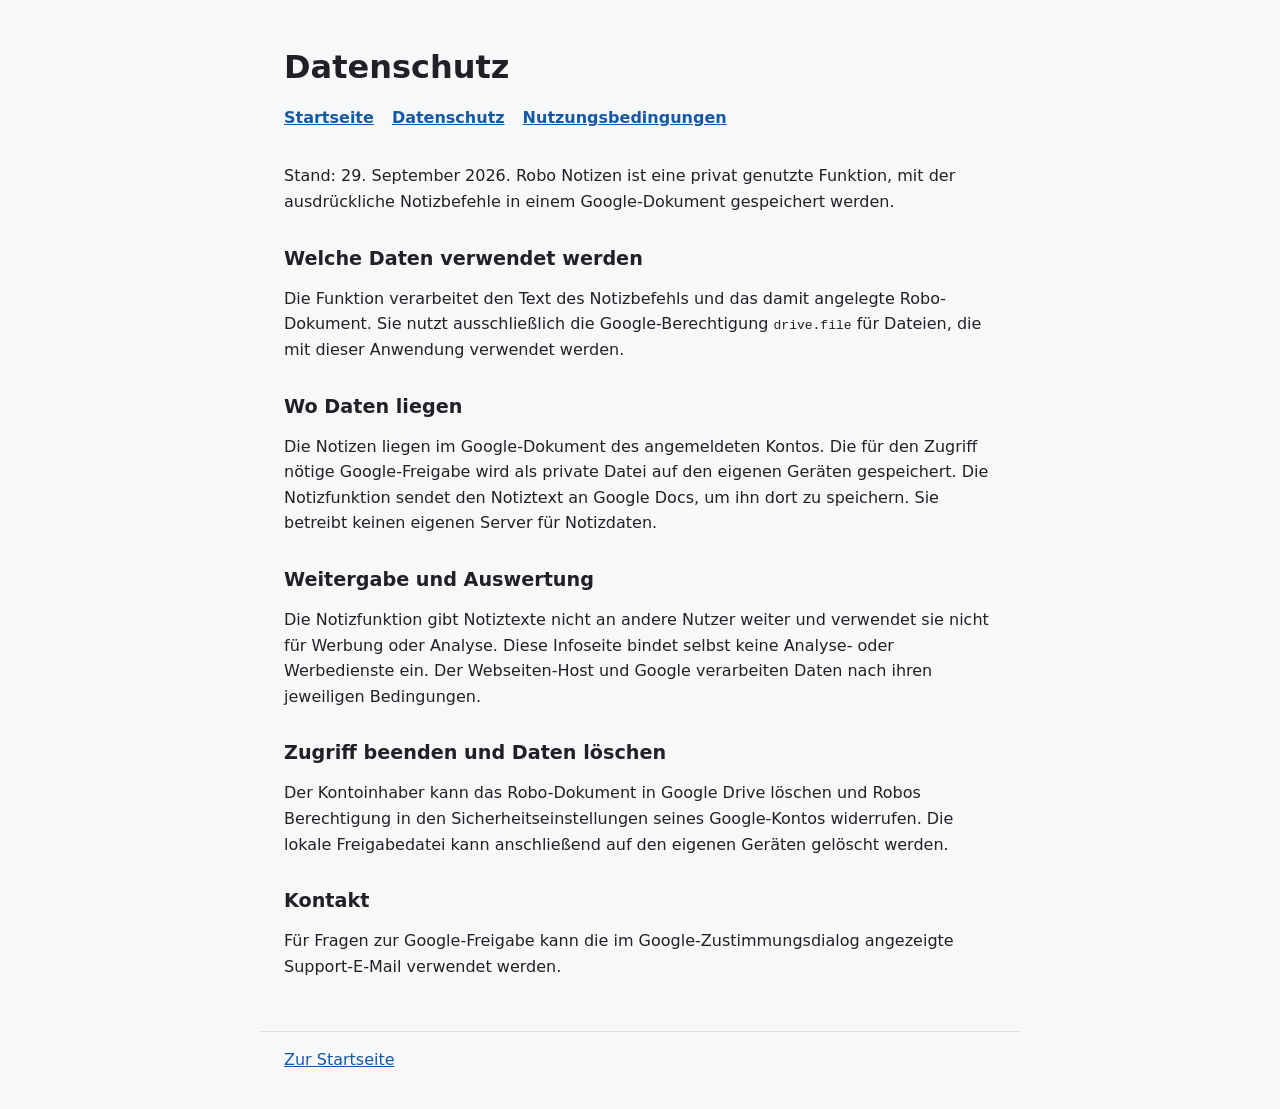
==== privacy.html @ a289057b "Add Robo Notizen information pages" ====
<!doctype html>
<html lang="de">
<head>
  <meta charset="utf-8">
  <meta name="viewport" content="width=device-width, initial-scale=1">
  <title>Datenschutz – Robo Notizen</title>
  <link rel="stylesheet" href="style.css">
</head>
<body>
  <header>
    <h1>Datenschutz</h1>
    <nav aria-label="Seiten">
      <a href="index.html">Startseite</a>
      <a href="privacy.html">Datenschutz</a>
      <a href="terms.html">Nutzungsbedingungen</a>
    </nav>
  </header>
  <main>
    <p>Stand: 29. September 2026. Robo Notizen ist eine privat genutzte Funktion, mit der ausdrückliche Notizbefehle in einem Google-Dokument gespeichert werden.</p>
    <h2>Welche Daten verwendet werden</h2>
    <p>Die Funktion verarbeitet den Text des Notizbefehls und das damit angelegte Robo-Dokument. Sie nutzt ausschließlich die Google-Berechtigung <code>drive.file</code> für Dateien, die mit dieser Anwendung verwendet werden.</p>
    <h2>Wo Daten liegen</h2>
    <p>Die Notizen liegen im Google-Dokument des angemeldeten Kontos. Die für den Zugriff nötige Google-Freigabe wird als private Datei auf den eigenen Geräten gespeichert. Die Notizfunktion sendet den Notiztext an Google Docs, um ihn dort zu speichern. Sie betreibt keinen eigenen Server für Notizdaten.</p>
    <h2>Weitergabe und Auswertung</h2>
    <p>Die Notizfunktion gibt Notiztexte nicht an andere Nutzer weiter und verwendet sie nicht für Werbung oder Analyse. Diese Infoseite bindet selbst keine Analyse- oder Werbedienste ein. Der Webseiten-Host und Google verarbeiten Daten nach ihren jeweiligen Bedingungen.</p>
    <h2>Zugriff beenden und Daten löschen</h2>
    <p>Der Kontoinhaber kann das Robo-Dokument in Google Drive löschen und Robos Berechtigung in den Sicherheitseinstellungen seines Google-Kontos widerrufen. Die lokale Freigabedatei kann anschließend auf den eigenen Geräten gelöscht werden.</p>
    <h2>Kontakt</h2>
    <p>Für Fragen zur Google-Freigabe kann die im Google-Zustimmungsdialog angezeigte Support-E-Mail verwendet werden.</p>
  </main>
  <footer><a href="index.html">Zur Startseite</a></footer>
</body>
</html>
---- style.css ----
:root{color-scheme:light;font-family:system-ui,-apple-system,BlinkMacSystemFont,"Segoe UI",sans-serif;color:#202124;background:#f7f8fa}*{box-sizing:border-box}body{margin:0}header,main,footer{max-width:760px;margin:auto;padding:0 24px}header{padding-top:48px}main{padding-top:20px;padding-bottom:36px}footer{padding-top:18px;padding-bottom:40px;border-top:1px solid #dfe3e8;color:#555}h1{font-size:2rem;line-height:1.2;margin:0 0 16px}h2{font-size:1.2rem;margin:32px 0 10px}p,li{line-height:1.6}nav{display:flex;gap:18px;flex-wrap:wrap;margin:22px 0 0}a{color:#1558a6}nav a{font-weight:600}ul{padding-left:22px}.note{padding:14px 18px;border-left:4px solid #43846c;background:#eef5f1;border-radius:0 8px 8px 0}
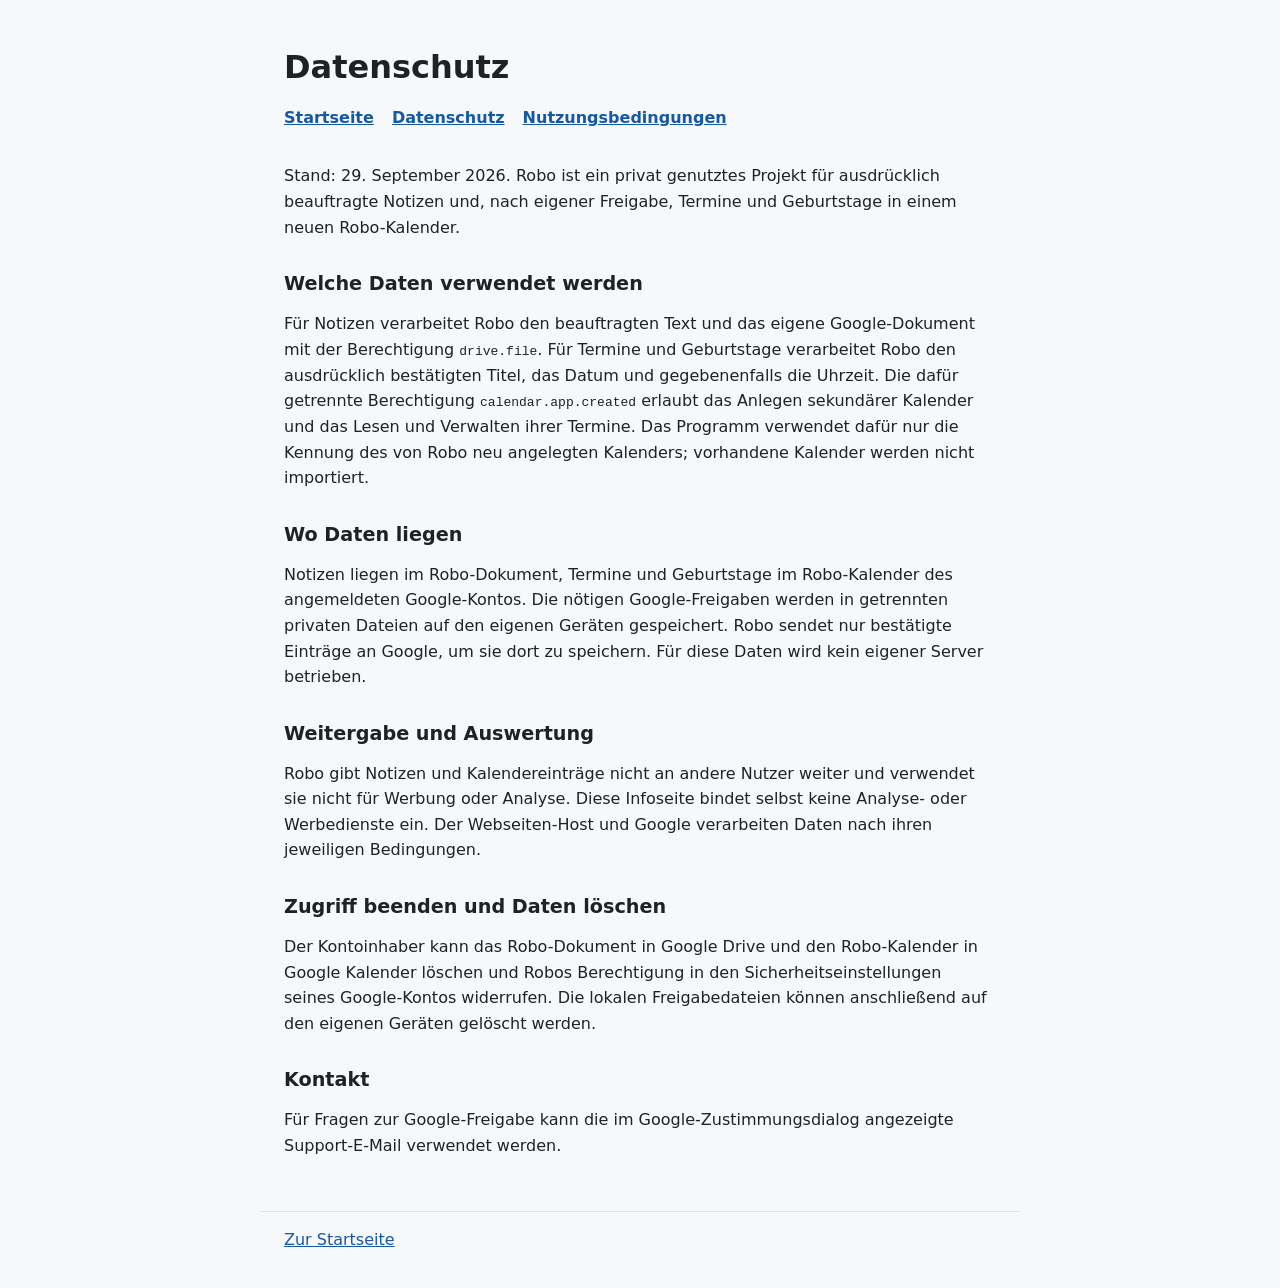
==== commit f1a53513: "Explain separate calendar data access" ====
--- a/privacy.html
+++ b/privacy.html
@@ -16,15 +16,15 @@
     </nav>
   </header>
   <main>
-    <p>Stand: 29. September 2026. Robo Notizen ist eine privat genutzte Funktion, mit der ausdrückliche Notizbefehle in einem Google-Dokument gespeichert werden.</p>
+    <p>Stand: 29. September 2026. Robo ist ein privat genutztes Projekt für ausdrücklich beauftragte Notizen und, nach eigener Freigabe, Termine und Geburtstage in einem neuen Robo-Kalender.</p>
     <h2>Welche Daten verwendet werden</h2>
-    <p>Die Funktion verarbeitet den Text des Notizbefehls und das damit angelegte Robo-Dokument. Sie nutzt ausschließlich die Google-Berechtigung <code>drive.file</code> für Dateien, die mit dieser Anwendung verwendet werden.</p>
+    <p>Für Notizen verarbeitet Robo den beauftragten Text und das eigene Google-Dokument mit der Berechtigung <code>drive.file</code>. Für Termine und Geburtstage verarbeitet Robo den ausdrücklich bestätigten Titel, das Datum und gegebenenfalls die Uhrzeit. Die dafür getrennte Berechtigung <code>calendar.app.created</code> erlaubt das Anlegen sekundärer Kalender und das Lesen und Verwalten ihrer Termine. Das Programm verwendet dafür nur die Kennung des von Robo neu angelegten Kalenders; vorhandene Kalender werden nicht importiert.</p>
     <h2>Wo Daten liegen</h2>
-    <p>Die Notizen liegen im Google-Dokument des angemeldeten Kontos. Die für den Zugriff nötige Google-Freigabe wird als private Datei auf den eigenen Geräten gespeichert. Die Notizfunktion sendet den Notiztext an Google Docs, um ihn dort zu speichern. Sie betreibt keinen eigenen Server für Notizdaten.</p>
+    <p>Notizen liegen im Robo-Dokument, Termine und Geburtstage im Robo-Kalender des angemeldeten Google-Kontos. Die nötigen Google-Freigaben werden in getrennten privaten Dateien auf den eigenen Geräten gespeichert. Robo sendet nur bestätigte Einträge an Google, um sie dort zu speichern. Für diese Daten wird kein eigener Server betrieben.</p>
     <h2>Weitergabe und Auswertung</h2>
-    <p>Die Notizfunktion gibt Notiztexte nicht an andere Nutzer weiter und verwendet sie nicht für Werbung oder Analyse. Diese Infoseite bindet selbst keine Analyse- oder Werbedienste ein. Der Webseiten-Host und Google verarbeiten Daten nach ihren jeweiligen Bedingungen.</p>
+    <p>Robo gibt Notizen und Kalendereinträge nicht an andere Nutzer weiter und verwendet sie nicht für Werbung oder Analyse. Diese Infoseite bindet selbst keine Analyse- oder Werbedienste ein. Der Webseiten-Host und Google verarbeiten Daten nach ihren jeweiligen Bedingungen.</p>
     <h2>Zugriff beenden und Daten löschen</h2>
-    <p>Der Kontoinhaber kann das Robo-Dokument in Google Drive löschen und Robos Berechtigung in den Sicherheitseinstellungen seines Google-Kontos widerrufen. Die lokale Freigabedatei kann anschließend auf den eigenen Geräten gelöscht werden.</p>
+    <p>Der Kontoinhaber kann das Robo-Dokument in Google Drive und den Robo-Kalender in Google Kalender löschen und Robos Berechtigung in den Sicherheitseinstellungen seines Google-Kontos widerrufen. Die lokalen Freigabedateien können anschließend auf den eigenen Geräten gelöscht werden.</p>
     <h2>Kontakt</h2>
     <p>Für Fragen zur Google-Freigabe kann die im Google-Zustimmungsdialog angezeigte Support-E-Mail verwendet werden.</p>
   </main>
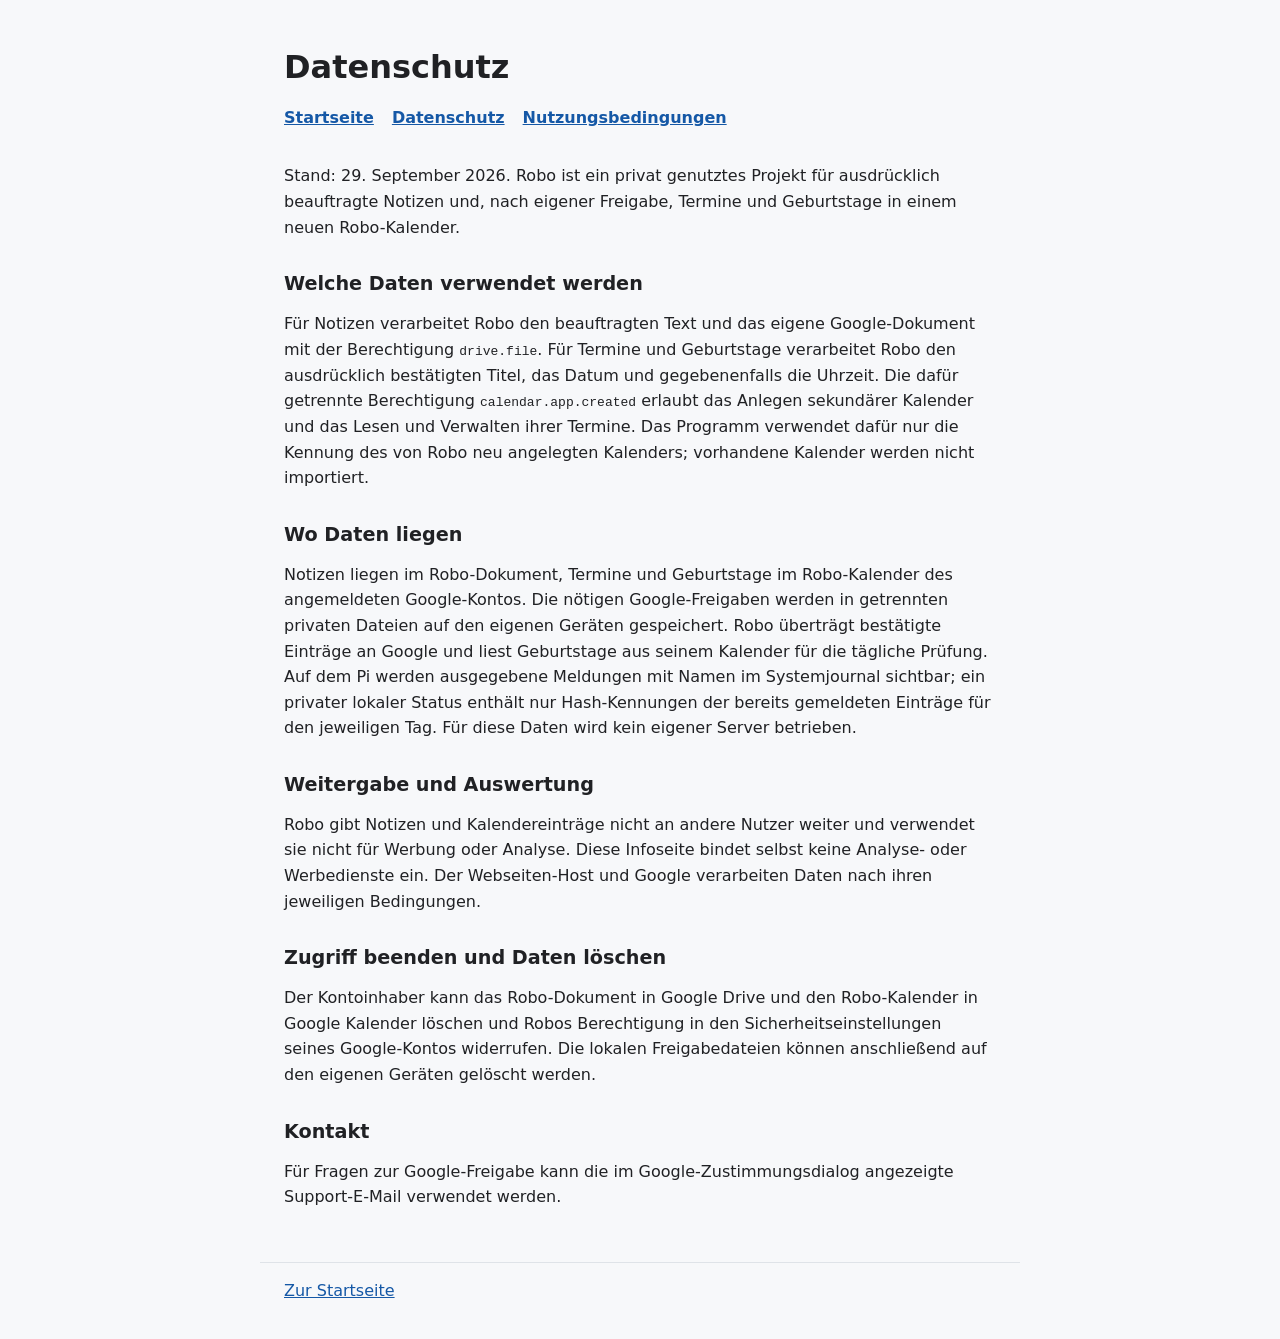
==== commit e4da4a45: "Explain local birthday reminder data Updated the privacy policy to clarify data handling and process" ====
--- a/privacy.html
+++ b/privacy.html
@@ -20,7 +20,7 @@
     <h2>Welche Daten verwendet werden</h2>
     <p>Für Notizen verarbeitet Robo den beauftragten Text und das eigene Google-Dokument mit der Berechtigung <code>drive.file</code>. Für Termine und Geburtstage verarbeitet Robo den ausdrücklich bestätigten Titel, das Datum und gegebenenfalls die Uhrzeit. Die dafür getrennte Berechtigung <code>calendar.app.created</code> erlaubt das Anlegen sekundärer Kalender und das Lesen und Verwalten ihrer Termine. Das Programm verwendet dafür nur die Kennung des von Robo neu angelegten Kalenders; vorhandene Kalender werden nicht importiert.</p>
     <h2>Wo Daten liegen</h2>
-    <p>Notizen liegen im Robo-Dokument, Termine und Geburtstage im Robo-Kalender des angemeldeten Google-Kontos. Die nötigen Google-Freigaben werden in getrennten privaten Dateien auf den eigenen Geräten gespeichert. Robo sendet nur bestätigte Einträge an Google, um sie dort zu speichern. Für diese Daten wird kein eigener Server betrieben.</p>
+    <p>Notizen liegen im Robo-Dokument, Termine und Geburtstage im Robo-Kalender des angemeldeten Google-Kontos. Die nötigen Google-Freigaben werden in getrennten privaten Dateien auf den eigenen Geräten gespeichert. Robo überträgt bestätigte Einträge an Google und liest Geburtstage aus seinem Kalender für die tägliche Prüfung. Auf dem Pi werden ausgegebene Meldungen mit Namen im Systemjournal sichtbar; ein privater lokaler Status enthält nur Hash-Kennungen der bereits gemeldeten Einträge für den jeweiligen Tag. Für diese Daten wird kein eigener Server betrieben.</p>
     <h2>Weitergabe und Auswertung</h2>
     <p>Robo gibt Notizen und Kalendereinträge nicht an andere Nutzer weiter und verwendet sie nicht für Werbung oder Analyse. Diese Infoseite bindet selbst keine Analyse- oder Werbedienste ein. Der Webseiten-Host und Google verarbeiten Daten nach ihren jeweiligen Bedingungen.</p>
     <h2>Zugriff beenden und Daten löschen</h2>
@@ -31,3 +31,4 @@
   <footer><a href="index.html">Zur Startseite</a></footer>
 </body>
 </html>
+
